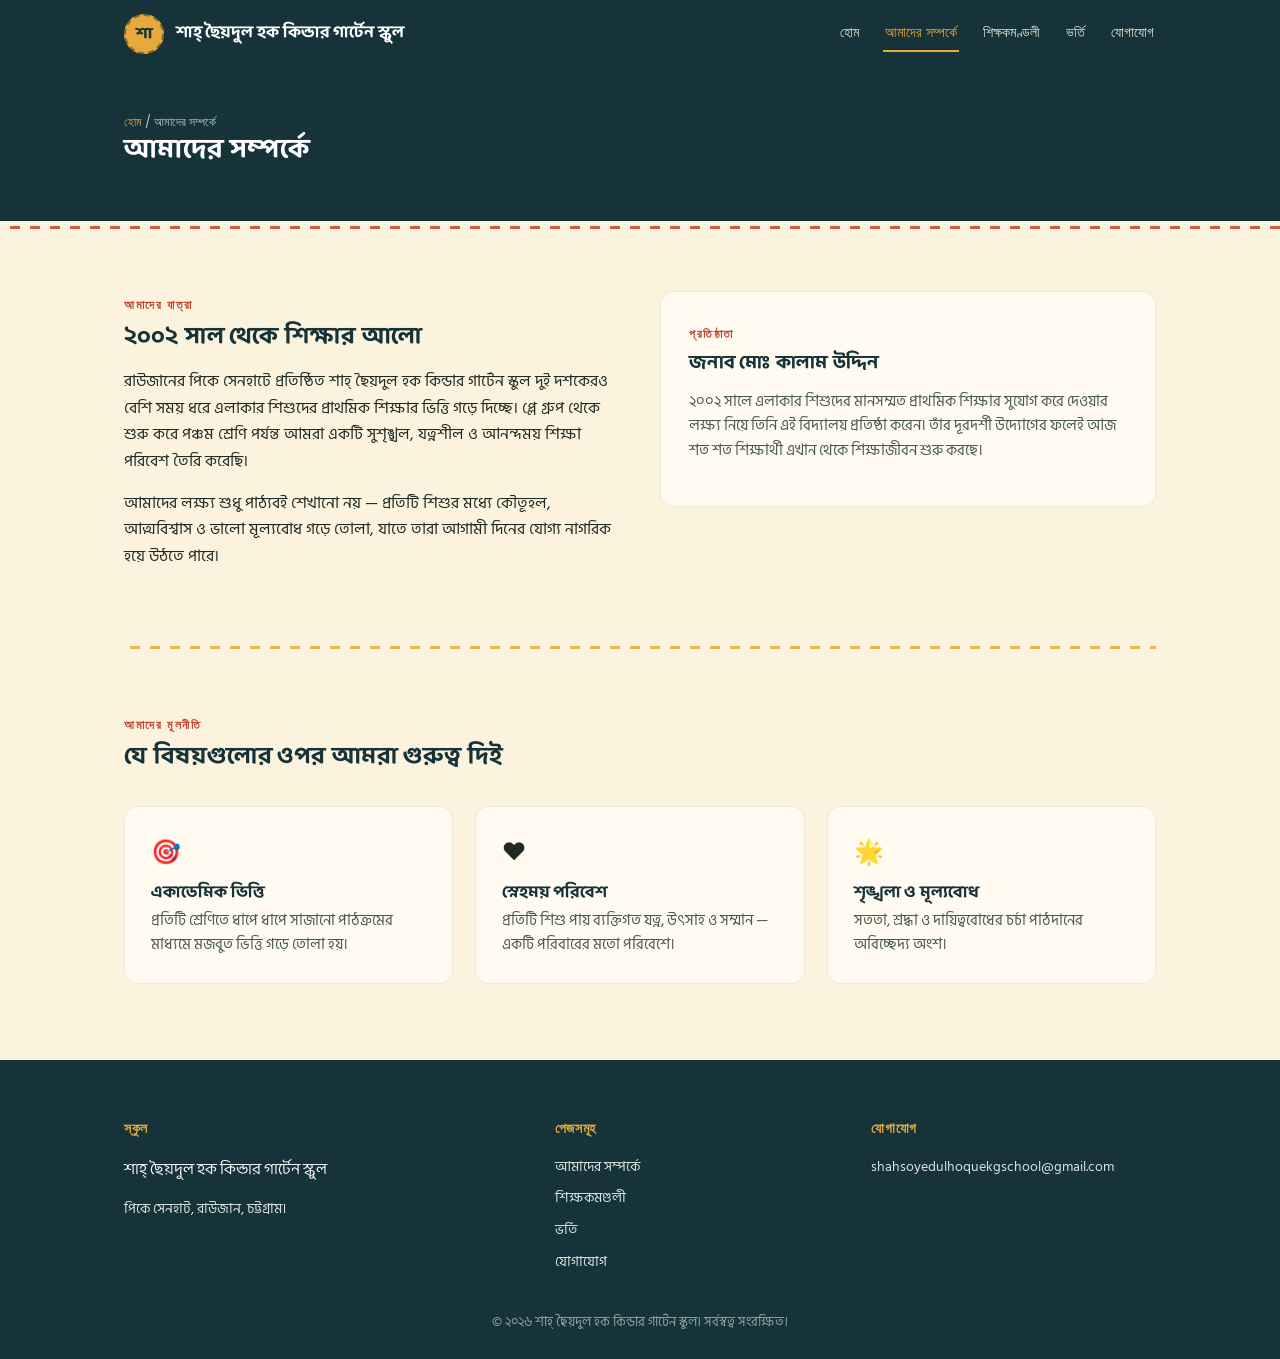
==== about.html @ 176d2791 "Add initial HTML structure for school website pages: About, Admission, Contact, Teachers, and Home" ====
<!DOCTYPE html>
<html lang="bn">
<head>
<meta charset="UTF-8">
<meta name="viewport" content="width=device-width, initial-scale=1.0">
<title>আমাদের সম্পর্কে | শাহ্‌ ছৈয়দুল হক কিন্ডার গার্টেন স্কুল</title>
<link rel="stylesheet" href="style.css">
</head>
<body>

<header class="site-header">
  <div class="nav-inner">
    <a class="brand" href="index.html">
      <span class="brand-badge">শা</span>
      শাহ্‌ ছৈয়দুল হক কিন্ডার গার্টেন স্কুল
    </a>
    <nav class="main-nav">
      <a href="index.html">হোম</a>
      <a href="about.html" class="active">আমাদের সম্পর্কে</a>
      <a href="teachers.html">শিক্ষকমণ্ডলী</a>
      <a href="admission.html">ভর্তি</a>
      <a href="contact.html">যোগাযোগ</a>
    </nav>
  </div>
</header>

<section class="page-hero">
  <div class="wrap">
    <div class="breadcrumb"><a href="index.html">হোম</a> / আমাদের সম্পর্কে</div>
    <h1>আমাদের সম্পর্কে</h1>
  </div>
</section>
<div class="stitch"></div>

<section>
  <div class="wrap two-col">
    <div>
      <span class="eyebrow">আমাদের যাত্রা</span>
      <h2>২০০২ সাল থেকে শিক্ষার আলো</h2>
      <p>রাউজানের পিকে সেনহাটে প্রতিষ্ঠিত শাহ্‌ ছৈয়দুল হক কিন্ডার গার্টেন স্কুল দুই দশকেরও বেশি সময় ধরে এলাকার শিশুদের প্রাথমিক শিক্ষার ভিত্তি গড়ে দিচ্ছে। প্লে গ্রুপ থেকে শুরু করে পঞ্চম শ্রেণি পর্যন্ত আমরা একটি সুশৃঙ্খল, যত্নশীল ও আনন্দময় শিক্ষা পরিবেশ তৈরি করেছি।</p>
      <p>আমাদের লক্ষ্য শুধু পাঠ্যবই শেখানো নয় — প্রতিটি শিশুর মধ্যে কৌতূহল, আত্মবিশ্বাস ও ভালো মূল্যবোধ গড়ে তোলা, যাতে তারা আগামী দিনের যোগ্য নাগরিক হয়ে উঠতে পারে।</p>
    </div>
    <div class="founder-card">
      <span class="eyebrow">প্রতিষ্ঠাতা</span>
      <h3 style="font-size:1.2rem;">জনাব মোঃ কালাম উদ্দিন</h3>
      <p style="color:var(--ink-soft); font-size:.92rem;">২০০২ সালে এলাকার শিশুদের মানসম্মত প্রাথমিক শিক্ষার সুযোগ করে দেওয়ার লক্ষ্য নিয়ে তিনি এই বিদ্যালয় প্রতিষ্ঠা করেন। তাঁর দূরদর্শী উদ্যোগের ফলেই আজ শত শত শিক্ষার্থী এখান থেকে শিক্ষাজীবন শুরু করছে।</p>
    </div>
  </div>
</section>

<div class="wrap"><div class="stitch mustard"></div></div>

<section>
  <div class="wrap">
    <div class="section-head">
      <span class="eyebrow">আমাদের মূলনীতি</span>
      <h2>যে বিষয়গুলোর ওপর আমরা গুরুত্ব দিই</h2>
    </div>
    <div class="grid-3">
      <div class="card">
        <div class="ic">🎯</div>
        <h3>একাডেমিক ভিত্তি</h3>
        <p>প্রতিটি শ্রেণিতে ধাপে ধাপে সাজানো পাঠক্রমের মাধ্যমে মজবুত ভিত্তি গড়ে তোলা হয়।</p>
      </div>
      <div class="card">
        <div class="ic">❤️</div>
        <h3>স্নেহময় পরিবেশ</h3>
        <p>প্রতিটি শিশু পায় ব্যক্তিগত যত্ন, উৎসাহ ও সম্মান — একটি পরিবারের মতো পরিবেশে।</p>
      </div>
      <div class="card">
        <div class="ic">🌟</div>
        <h3>শৃঙ্খলা ও মূল্যবোধ</h3>
        <p>সততা, শ্রদ্ধা ও দায়িত্ববোধের চর্চা পাঠদানের অবিচ্ছেদ্য অংশ।</p>
      </div>
    </div>
  </div>
</section>

<footer class="site-footer">
  <div class="wrap footer-grid">
    <div>
      <h4>স্কুল</h4>
      <p style="font-family:'Baloo Da 2'; color:#fff; font-size:1rem; margin-bottom:8px;">শাহ্‌ ছৈয়দুল হক কিন্ডার গার্টেন স্কুল</p>
      <p style="font-size:.88rem;">পিকে সেনহাট, রাউজান, চট্টগ্রাম।</p>
    </div>
    <div>
      <h4>পেজসমূহ</h4>
      <a href="about.html">আমাদের সম্পর্কে</a>
      <a href="teachers.html">শিক্ষকমণ্ডলী</a>
      <a href="admission.html">ভর্তি</a>
      <a href="contact.html">যোগাযোগ</a>
    </div>
    <div>
      <h4>যোগাযোগ</h4>
      <a href="mailto:shahsoyedulhoquekgschool@gmail.com">shahsoyedulhoquekgschool@gmail.com</a>
    </div>
  </div>
  <div class="footer-bottom wrap">© ২০২৬ শাহ্‌ ছৈয়দুল হক কিন্ডার গার্টেন স্কুল। সর্বস্বত্ব সংরক্ষিত।</div>
</footer>

</body>
</html>
---- style.css ----
@import url('https://fonts.googleapis.com/css2?family=Baloo+Da+2:wght@500;600;700;800&family=Hind+Siliguri:wght@400;500;600;700&family=Inter:wght@400;500;600&family=Poppins:wght@500;600&display=swap');

:root{
  --indigo:#16333A;
  --indigo-2:#1F4750;
  --terracotta:#C1442D;
  --mustard:#E8A93B;
  --leaf:#4C7A3D;
  --paper:#FCF3DE;
  --paper-2:#FFFBF0;
  --ink:#1F2A24;
  --ink-soft:#4A5A50;
  --radius:14px;
}

*{box-sizing:border-box;}
html{scroll-behavior:smooth;}
body{
  margin:0;
  background:var(--paper);
  color:var(--ink);
  font-family:'Hind Siliguri','Inter',sans-serif;
  line-height:1.65;
}
h1,h2,h3,.display{
  font-family:'Baloo Da 2','Hind Siliguri',sans-serif;
  color:var(--indigo);
  line-height:1.25;
  margin:0 0 .4em;
}
.eyebrow{
  font-family:'Poppins',sans-serif;
  font-size:.72rem;
  letter-spacing:.14em;
  text-transform:uppercase;
  color:var(--terracotta);
  font-weight:600;
  display:inline-block;
  margin-bottom:.6em;
}
a{color:inherit; text-decoration:none;}
img{max-width:100%; display:block;}
.wrap{max-width:1080px; margin:0 auto; padding:0 24px;}

/* ---- Stitch divider: kantha running-stitch motif ---- */
.stitch{
  height:14px;
  background-image:repeating-linear-gradient(
    90deg,
    var(--terracotta) 0 10px,
    transparent 10px 20px
  );
  background-position:center;
  background-repeat:repeat-x;
  background-size:20px 3px;
  background-position-y:5px;
  opacity:.85;
}
.stitch.mustard{background-image:repeating-linear-gradient(90deg,var(--mustard) 0 10px,transparent 10px 20px);}

/* ---- Nav ---- */
header.site-header{
  background:var(--indigo);
  color:#fff;
  position:sticky; top:0; z-index:40;
}
.nav-inner{
  max-width:1080px; margin:0 auto; padding:14px 24px;
  display:flex; align-items:center; justify-content:space-between; gap:16px;
}
.brand{
  display:flex; align-items:center; gap:12px;
  font-family:'Baloo Da 2',sans-serif; font-weight:700; font-size:1.05rem; color:#fff;
}
.brand-badge{
  width:40px; height:40px; border-radius:50%;
  background:var(--mustard); color:var(--indigo);
  display:flex; align-items:center; justify-content:center;
  font-weight:800; font-size:1rem; flex-shrink:0;
  border:2px dashed rgba(22,51,58,.5);
}
nav.main-nav{display:flex; gap:22px; flex-wrap:wrap;}
nav.main-nav a{
  font-family:'Poppins',sans-serif; font-size:.85rem; font-weight:500;
  color:#EDE7D3; padding:6px 2px; border-bottom:2px solid transparent;
}
nav.main-nav a:hover, nav.main-nav a.active{
  color:var(--mustard); border-bottom-color:var(--mustard);
}

/* ---- Hero ---- */
.hero{
  background:var(--indigo);
  color:#fff;
  padding:56px 0 64px;
  position:relative;
}
.hero-grid{
  display:grid; grid-template-columns:1.3fr 1fr; gap:40px; align-items:center;
}
.hero h1{color:#fff; font-size:2.1rem;}
.hero p.lead{color:#D8E2DE; font-size:1.02rem; max-width:46ch;}
.hero .eyebrow{color:var(--mustard);}
.cta-row{display:flex; gap:14px; margin-top:22px; flex-wrap:wrap;}
.btn{
  font-family:'Poppins',sans-serif; font-weight:600; font-size:.88rem;
  padding:12px 22px; border-radius:999px; display:inline-block; border:2px solid transparent;
}
.btn-primary{background:var(--terracotta); color:#fff;}
.btn-primary:hover{background:#a83a26;}
.btn-ghost{border-color:rgba(255,255,255,.5); color:#fff;}
.btn-ghost:hover{border-color:var(--mustard); color:var(--mustard);}

.emblem{
  width:230px; height:230px; margin:0 auto; border-radius:50%;
  border:3px dashed var(--mustard);
  display:flex; align-items:center; justify-content:center; text-align:center;
  background:radial-gradient(circle at 35% 30%, #234E58, #16333A);
}
.emblem-inner{color:#fff;}
.emblem-inner .yr{font-family:'Baloo Da 2'; font-size:2.1rem; font-weight:800; color:var(--mustard);}
.emblem-inner .lbl{font-family:'Poppins'; font-size:.65rem; letter-spacing:.1em; text-transform:uppercase; color:#D8E2DE;}

/* ---- Stats strip ---- */
.stats{background:var(--mustard); color:var(--indigo);}
.stats-grid{display:grid; grid-template-columns:repeat(4,1fr); gap:20px; padding:26px 0; text-align:center;}
.stats-grid .num{font-family:'Baloo Da 2'; font-weight:800; font-size:1.7rem;}
.stats-grid .lbl{font-family:'Poppins'; font-size:.72rem; letter-spacing:.05em; margin-top:2px;}

/* ---- Sections ---- */
section{padding:56px 0;}
.section-head{max-width:640px; margin-bottom:34px;}
.grid-3{display:grid; grid-template-columns:repeat(3,1fr); gap:22px;}
.grid-4{display:grid; grid-template-columns:repeat(4,1fr); gap:20px;}
.card{
  background:var(--paper-2); border-radius:var(--radius); padding:26px;
  border:1px solid rgba(22,51,58,.08);
}
.card .ic{font-size:1.5rem; margin-bottom:10px;}
.card h3{font-size:1.05rem; margin-bottom:.3em;}
.card p{color:var(--ink-soft); font-size:.92rem; margin:0;}

/* ---- Teacher cards ---- */
.teacher-card{
  background:var(--paper-2); border-radius:var(--radius); padding:24px;
  text-align:center; border:1px solid rgba(22,51,58,.08);
}
.avatar{
  width:78px; height:78px; border-radius:50%; margin:0 auto 14px;
  display:flex; align-items:center; justify-content:center;
  font-family:'Baloo Da 2'; font-weight:700; font-size:1.3rem; color:#fff;
  border:2px dashed rgba(255,255,255,.55);
}
.teacher-card h3{font-size:1rem; margin-bottom:2px;}
.teacher-card .role{font-family:'Poppins'; font-size:.72rem; letter-spacing:.05em; text-transform:uppercase; color:var(--terracotta); font-weight:600;}

/* ---- CTA band ---- */
.cta-band{
  background:var(--indigo); color:#fff; border-radius:var(--radius);
  padding:44px 32px; text-align:center;
}
.cta-band h2{color:#fff;}
.cta-band p{color:#D8E2DE; max-width:52ch; margin:0 auto 22px;}

/* ---- Footer ---- */
footer.site-footer{background:var(--indigo); color:#D8E2DE; padding:40px 0 26px; margin-top:20px;}
.footer-grid{display:grid; grid-template-columns:1.4fr 1fr 1fr; gap:32px;}
.footer-grid h4{color:var(--mustard); font-family:'Poppins'; font-size:.85rem; letter-spacing:.05em; text-transform:uppercase; margin-bottom:14px;}
.footer-grid a{display:block; font-size:.9rem; margin-bottom:8px; color:#D8E2DE;}
.footer-grid a:hover{color:var(--mustard);}
.footer-bottom{text-align:center; font-size:.8rem; color:#93A19C; margin-top:30px;}

/* ---- Page header (interior pages) ---- */
.page-hero{background:var(--indigo); color:#fff; padding:44px 0;}
.page-hero h1{color:#fff; font-size:1.7rem;}
.breadcrumb{font-family:'Poppins'; font-size:.78rem; color:#B9C6C1;}
.breadcrumb a{color:var(--mustard);}

.two-col{display:grid; grid-template-columns:1fr 1fr; gap:40px; align-items:start;}
.founder-card{background:var(--paper-2); border-radius:var(--radius); padding:28px; border:1px solid rgba(22,51,58,.08);}

table.simple{width:100%; border-collapse:collapse; margin-top:10px;}
table.simple th, table.simple td{text-align:left; padding:12px 14px; border-bottom:1px solid rgba(22,51,58,.12); font-size:.92rem;}
table.simple th{font-family:'Poppins'; font-size:.75rem; letter-spacing:.05em; text-transform:uppercase; color:var(--terracotta);}

.contact-grid{display:grid; grid-template-columns:1fr 1fr; gap:24px;}
.contact-item{background:var(--paper-2); border-radius:var(--radius); padding:22px; border:1px solid rgba(22,51,58,.08);}
.contact-item .ic{font-size:1.3rem;}
.contact-item h3{font-size:.95rem; margin-bottom:4px;}
.contact-item p{color:var(--ink-soft); font-size:.9rem; margin:0;}

@media (max-width:800px){
  .hero-grid, .two-col, .contact-grid{grid-template-columns:1fr;}
  .grid-3{grid-template-columns:1fr 1fr;}
  .grid-4{grid-template-columns:1fr 1fr;}
  .stats-grid{grid-template-columns:1fr 1fr;}
  .footer-grid{grid-template-columns:1fr;}
  nav.main-nav{display:none;}
  .hero h1{font-size:1.6rem;}
}
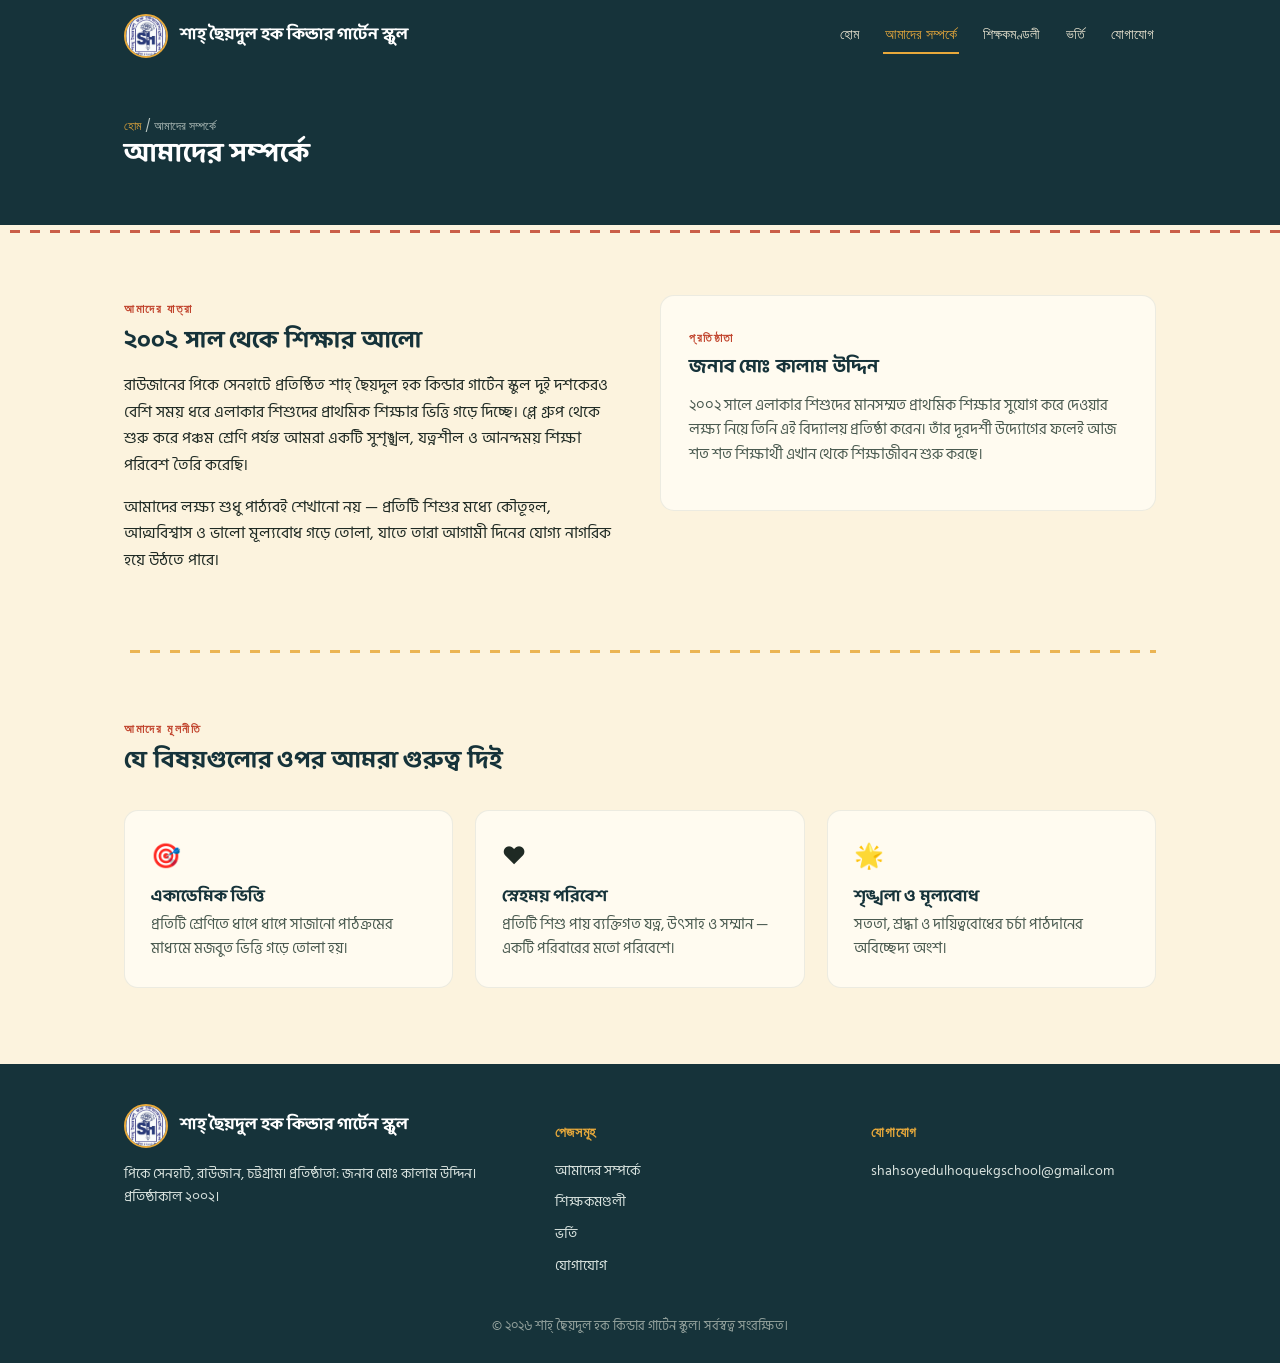
==== commit 9b61cf88: "feat: add school logo and update branding styles across all pages" ====
--- a/about.html
+++ b/about.html
@@ -4,6 +4,7 @@
 <meta charset="UTF-8">
 <meta name="viewport" content="width=device-width, initial-scale=1.0">
 <title>আমাদের সম্পর্কে | শাহ্‌ ছৈয়দুল হক কিন্ডার গার্টেন স্কুল</title>
+<link rel="icon" type="image/jpeg" href="assets/SSHKG school logo.jpeg">
 <link rel="stylesheet" href="style.css">
 </head>
 <body>
@@ -11,8 +12,8 @@
 <header class="site-header">
   <div class="nav-inner">
     <a class="brand" href="index.html">
-      <span class="brand-badge">শা</span>
-      শাহ্‌ ছৈয়দুল হক কিন্ডার গার্টেন স্কুল
+      <img class="brand-logo" src="assets/SSHKG school logo.jpeg" alt="শাহ্‌ ছৈয়দুল হক কিন্ডার গার্টেন স্কুল লোগো">
+      <span>শাহ্‌ ছৈয়দুল হক কিন্ডার গার্টেন স্কুল</span>
     </a>
     <nav class="main-nav">
       <a href="index.html">হোম</a>
@@ -79,9 +80,11 @@
 <footer class="site-footer">
   <div class="wrap footer-grid">
     <div>
-      <h4>স্কুল</h4>
-      <p style="font-family:'Baloo Da 2'; color:#fff; font-size:1rem; margin-bottom:8px;">শাহ্‌ ছৈয়দুল হক কিন্ডার গার্টেন স্কুল</p>
-      <p style="font-size:.88rem;">পিকে সেনহাট, রাউজান, চট্টগ্রাম।</p>
+      <div class="footer-brand">
+        <img class="brand-logo" src="assets/SSHKG school logo.jpeg" alt="শাহ্‌ ছৈয়দুল হক কিন্ডার গার্টেন স্কুল লোগো">
+        <span class="footer-title">শাহ্‌ ছৈয়দুল হক কিন্ডার গার্টেন স্কুল</span>
+      </div>
+      <p style="font-size:.88rem;">পিকে সেনহাট, রাউজান, চট্টগ্রাম। প্রতিষ্ঠাতা: জনাব মোঃ কালাম উদ্দিন। প্রতিষ্ঠাকাল ২০০২।</p>
     </div>
     <div>
       <h4>পেজসমূহ</h4>
--- a/style.css
+++ b/style.css
@@ -72,6 +72,24 @@
   display:flex; align-items:center; gap:12px;
   font-family:'Baloo Da 2',sans-serif; font-weight:700; font-size:1.05rem; color:#fff;
 }
+.brand-logo{
+  width:44px; height:44px; border-radius:50%;
+  object-fit:cover; flex-shrink:0;
+  border:2px solid var(--mustard);
+  background:#fff;
+  display:block;
+}
+.footer-brand{
+  display:flex; align-items:center; gap:12px;
+  margin-bottom:14px;
+}
+.footer-title{
+  font-family:'Baloo Da 2',sans-serif;
+  font-weight:700;
+  font-size:1.05rem;
+  color:#fff;
+  line-height:1.3;
+}
 .brand-badge{
   width:40px; height:40px; border-radius:50%;
   background:var(--mustard); color:var(--indigo);
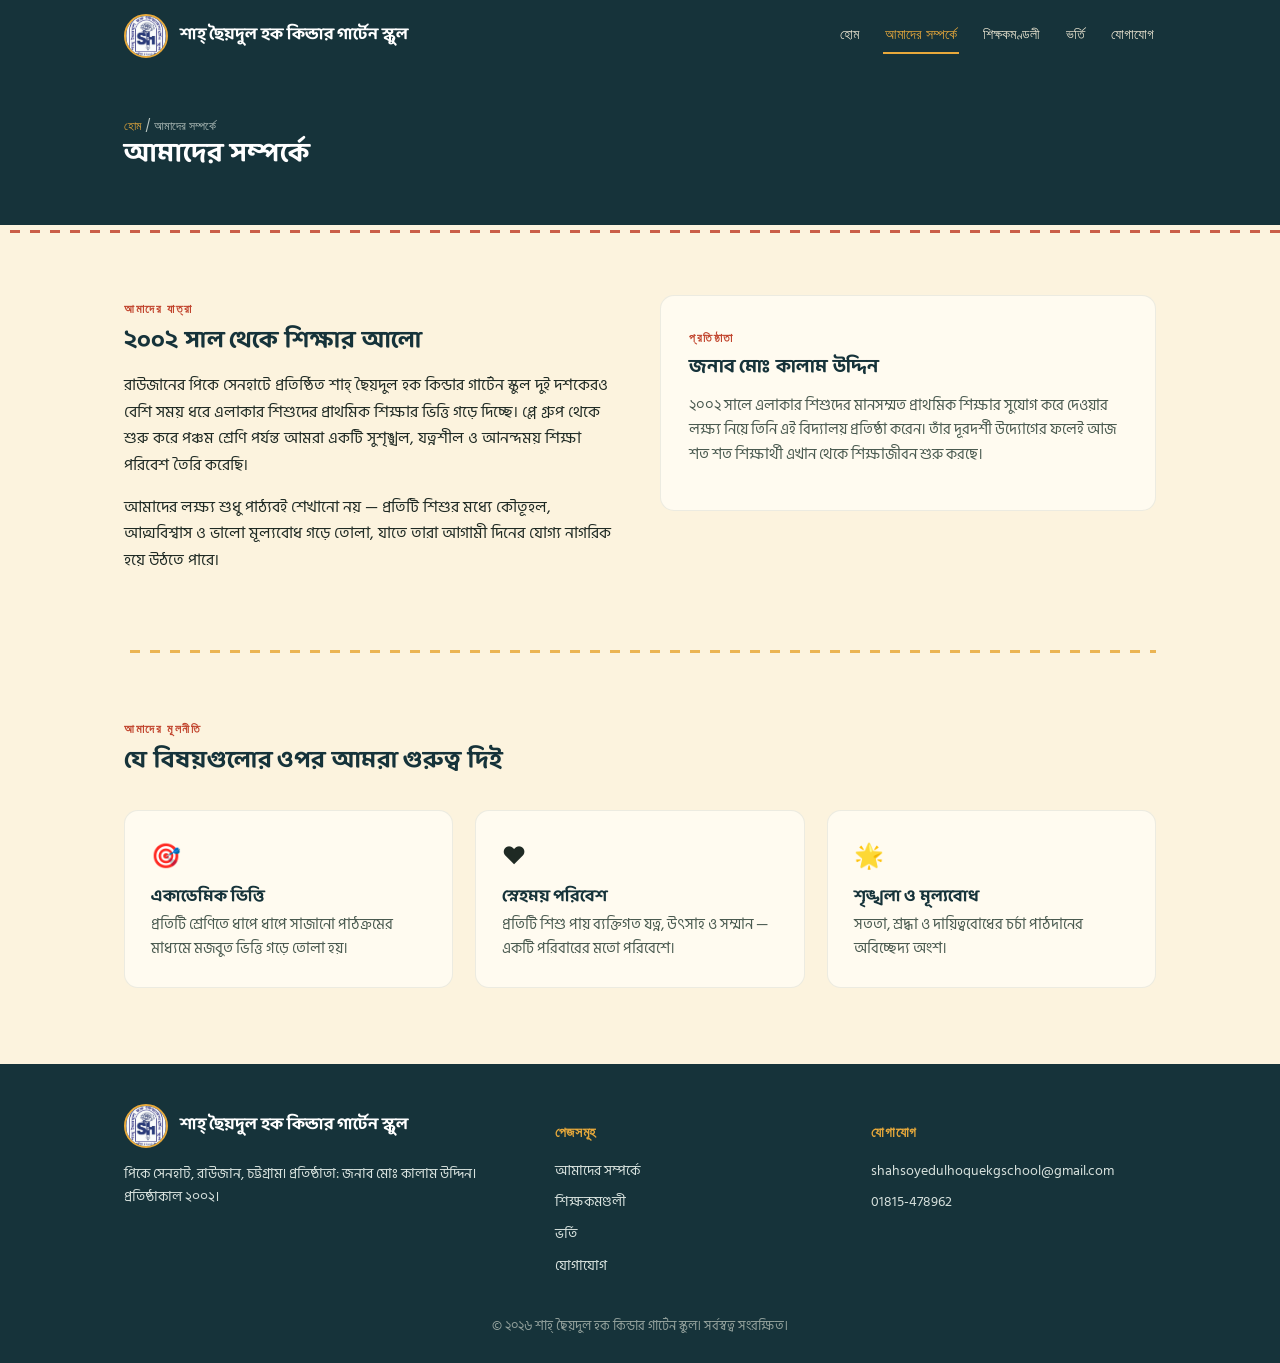
==== commit b4846ed0: "Refactor code structure for improved readability and maintainability" ====
--- a/about.html
+++ b/about.html
@@ -96,6 +96,7 @@
     <div>
       <h4>যোগাযোগ</h4>
       <a href="mailto:shahsoyedulhoquekgschool@gmail.com">shahsoyedulhoquekgschool@gmail.com</a>
+      <a href="tel:01815478962">01815-478962</a>
     </div>
   </div>
   <div class="footer-bottom wrap">© ২০২৬ শাহ্‌ ছৈয়দুল হক কিন্ডার গার্টেন স্কুল। সর্বস্বত্ব সংরক্ষিত।</div>
--- a/style.css
+++ b/style.css
@@ -169,6 +169,8 @@
   font-family:'Baloo Da 2'; font-weight:700; font-size:1.3rem; color:#fff;
   border:2px dashed rgba(255,255,255,.55);
 }
+.teacher-photo{object-fit:cover; display:block; background:var(--paper); border:2px solid rgba(22,51,58,.12);}
+.teacher-photo-empty{background:transparent;}
 .teacher-card h3{font-size:1rem; margin-bottom:2px;}
 .teacher-card .role{font-family:'Poppins'; font-size:.72rem; letter-spacing:.05em; text-transform:uppercase; color:var(--terracotta); font-weight:600;}
 
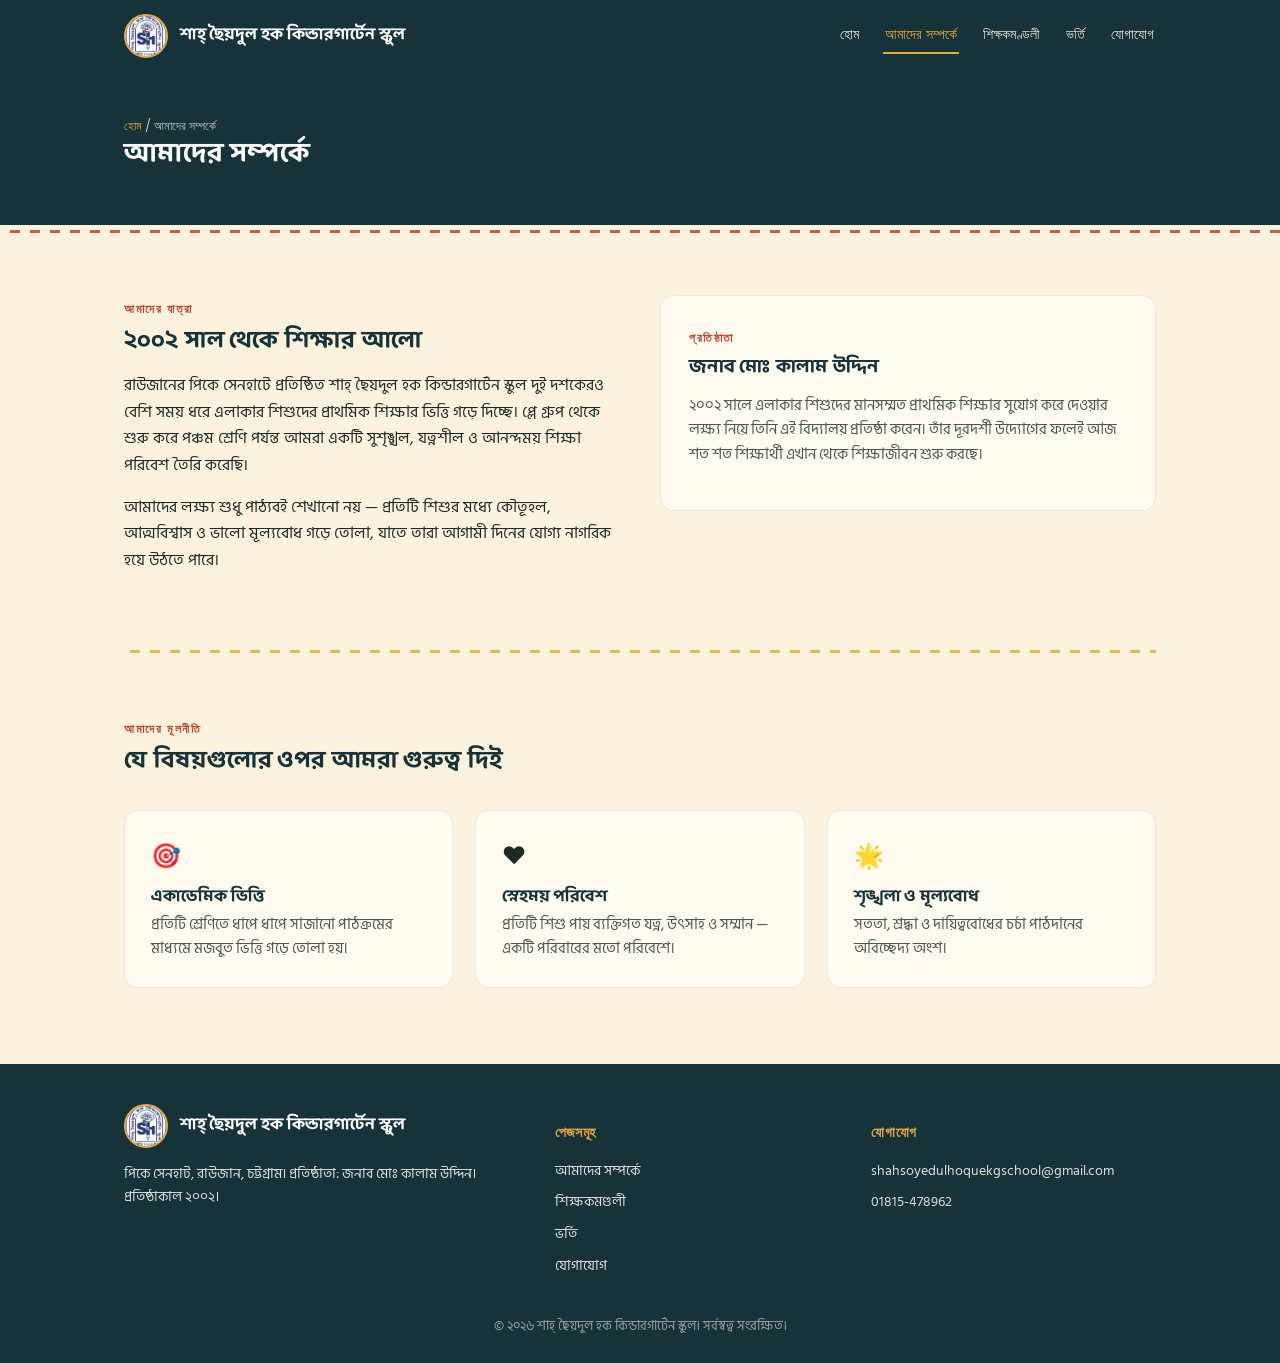
==== commit a4ea59ed: "refactor: update navigation menu and site-wide footer links across all pages" ====
--- a/about.html
+++ b/about.html
@@ -3,7 +3,7 @@
 <head>
 <meta charset="UTF-8">
 <meta name="viewport" content="width=device-width, initial-scale=1.0">
-<title>আমাদের সম্পর্কে | শাহ্‌ ছৈয়দুল হক কিন্ডার গার্টেন স্কুল</title>
+<title>আমাদের সম্পর্কে | শাহ্‌ ছৈয়দুল হক কিন্ডারগার্টেন স্কুল</title>
 <link rel="icon" type="image/jpeg" href="assets/SSHKG school logo.jpeg">
 <link rel="stylesheet" href="style.css">
 </head>
@@ -12,8 +12,8 @@
 <header class="site-header">
   <div class="nav-inner">
     <a class="brand" href="index.html">
-      <img class="brand-logo" src="assets/SSHKG school logo.jpeg" alt="শাহ্‌ ছৈয়দুল হক কিন্ডার গার্টেন স্কুল লোগো">
-      <span>শাহ্‌ ছৈয়দুল হক কিন্ডার গার্টেন স্কুল</span>
+      <img class="brand-logo" src="assets/SSHKG school logo.jpeg" alt="শাহ্‌ ছৈয়দুল হক কিন্ডারগার্টেন স্কুল লোগো">
+      <span>শাহ্‌ ছৈয়দুল হক কিন্ডারগার্টেন স্কুল</span>
     </a>
     <nav class="main-nav">
       <a href="index.html">হোম</a>
@@ -38,7 +38,7 @@
     <div>
       <span class="eyebrow">আমাদের যাত্রা</span>
       <h2>২০০২ সাল থেকে শিক্ষার আলো</h2>
-      <p>রাউজানের পিকে সেনহাটে প্রতিষ্ঠিত শাহ্‌ ছৈয়দুল হক কিন্ডার গার্টেন স্কুল দুই দশকেরও বেশি সময় ধরে এলাকার শিশুদের প্রাথমিক শিক্ষার ভিত্তি গড়ে দিচ্ছে। প্লে গ্রুপ থেকে শুরু করে পঞ্চম শ্রেণি পর্যন্ত আমরা একটি সুশৃঙ্খল, যত্নশীল ও আনন্দময় শিক্ষা পরিবেশ তৈরি করেছি।</p>
+      <p>রাউজানের পিকে সেনহাটে প্রতিষ্ঠিত শাহ্‌ ছৈয়দুল হক কিন্ডারগার্টেন স্কুল দুই দশকেরও বেশি সময় ধরে এলাকার শিশুদের প্রাথমিক শিক্ষার ভিত্তি গড়ে দিচ্ছে। প্লে গ্রুপ থেকে শুরু করে পঞ্চম শ্রেণি পর্যন্ত আমরা একটি সুশৃঙ্খল, যত্নশীল ও আনন্দময় শিক্ষা পরিবেশ তৈরি করেছি।</p>
       <p>আমাদের লক্ষ্য শুধু পাঠ্যবই শেখানো নয় — প্রতিটি শিশুর মধ্যে কৌতূহল, আত্মবিশ্বাস ও ভালো মূল্যবোধ গড়ে তোলা, যাতে তারা আগামী দিনের যোগ্য নাগরিক হয়ে উঠতে পারে।</p>
     </div>
     <div class="founder-card">
@@ -81,8 +81,8 @@
   <div class="wrap footer-grid">
     <div>
       <div class="footer-brand">
-        <img class="brand-logo" src="assets/SSHKG school logo.jpeg" alt="শাহ্‌ ছৈয়দুল হক কিন্ডার গার্টেন স্কুল লোগো">
-        <span class="footer-title">শাহ্‌ ছৈয়দুল হক কিন্ডার গার্টেন স্কুল</span>
+        <img class="brand-logo" src="assets/SSHKG school logo.jpeg" alt="শাহ্‌ ছৈয়দুল হক কিন্ডারগার্টেন স্কুল লোগো">
+        <span class="footer-title">শাহ্‌ ছৈয়দুল হক কিন্ডারগার্টেন স্কুল</span>
       </div>
       <p style="font-size:.88rem;">পিকে সেনহাট, রাউজান, চট্টগ্রাম। প্রতিষ্ঠাতা: জনাব মোঃ কালাম উদ্দিন। প্রতিষ্ঠাকাল ২০০২।</p>
     </div>
@@ -99,7 +99,7 @@
       <a href="tel:01815478962">01815-478962</a>
     </div>
   </div>
-  <div class="footer-bottom wrap">© ২০২৬ শাহ্‌ ছৈয়দুল হক কিন্ডার গার্টেন স্কুল। সর্বস্বত্ব সংরক্ষিত।</div>
+  <div class="footer-bottom wrap">© ২০২৬ শাহ্‌ ছৈয়দুল হক কিন্ডারগার্টেন স্কুল। সর্বস্বত্ব সংরক্ষিত।</div>
 </footer>
 
 </body>
--- a/style.css
+++ b/style.css
@@ -169,7 +169,7 @@
   font-family:'Baloo Da 2'; font-weight:700; font-size:1.3rem; color:#fff;
   border:2px dashed rgba(255,255,255,.55);
 }
-.teacher-photo{object-fit:cover; display:block; background:var(--paper); border:2px solid rgba(22,51,58,.12);}
+.teacher-photo{box-sizing:border-box; padding:4px; object-fit:contain; display:block; background:var(--paper); border:2px solid rgba(22,51,58,.12);}
 .teacher-photo-empty{background:transparent;}
 .teacher-card h3{font-size:1rem; margin-bottom:2px;}
 .teacher-card .role{font-family:'Poppins'; font-size:.72rem; letter-spacing:.05em; text-transform:uppercase; color:var(--terracotta); font-weight:600;}
